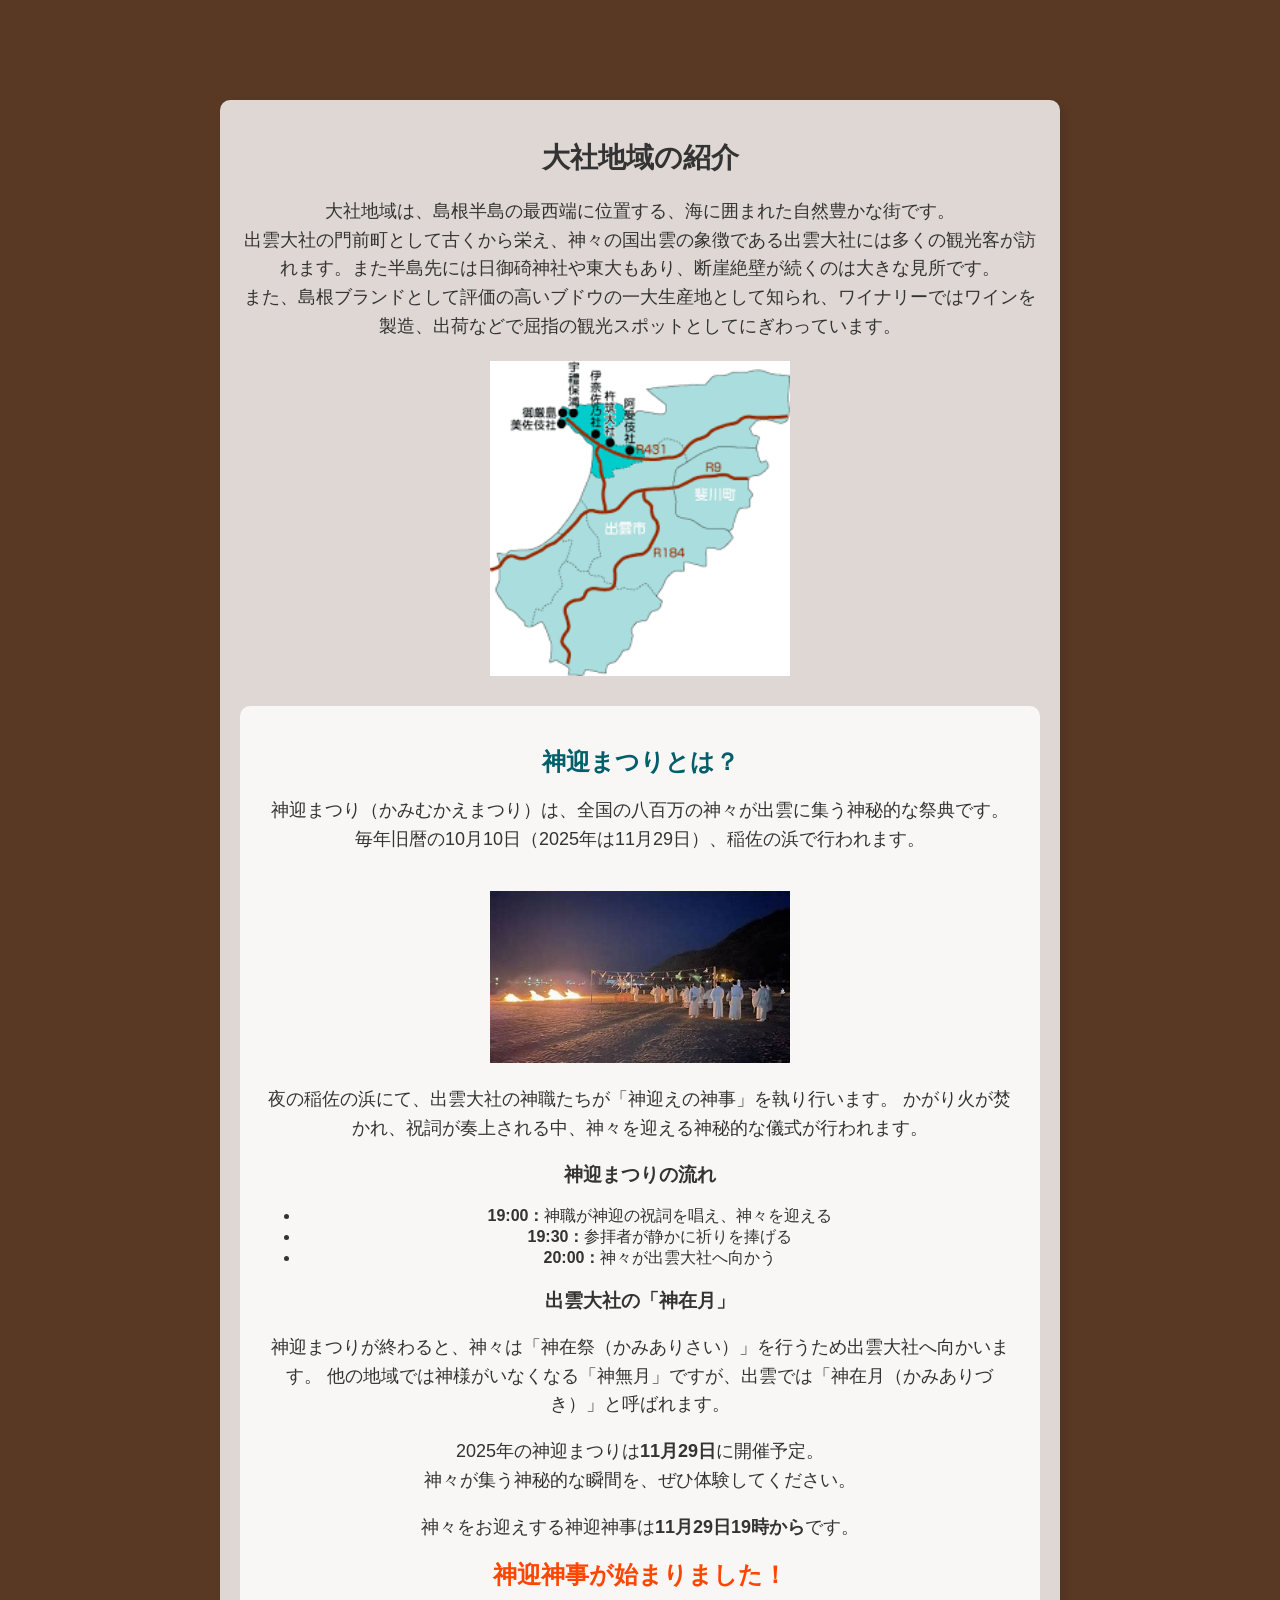
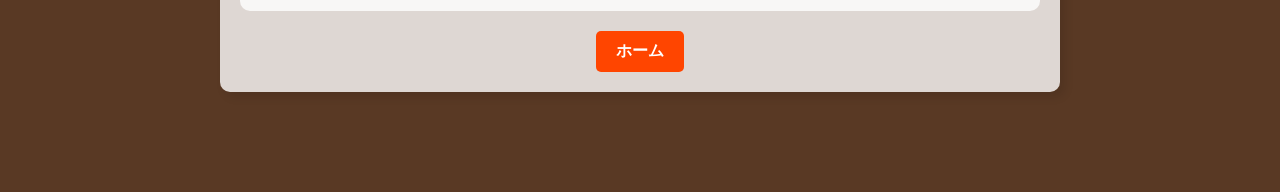
==== taisha.html @ 8abfe525 "Add files via upload" ====
<!DOCTYPE html>
<html lang="ja">
<head>
    <meta charset="UTF-8">
    <meta name="viewport" content="width=device-width, initial-scale=1.0">
    <title>大社地域の紹介</title>
    <style>
        body {
            font-family: 'Arial', sans-serif;
            margin: 0;
            padding: 0;
            background-image: url('brown.jpg'); /* 背景画像 */
            background-size: cover;
            background-position: center;
            color: #333;
            text-align: center;
        }

        .container {
            max-width: 800px;
            margin: 100px auto;
            padding: 20px;
            background-color: rgba(255, 255, 255, 0.8); /* 半透明の背景 */
            border-radius: 10px;
            box-shadow: 5px 5px 10px rgba(0, 0, 0, 0.1);
        }

        h1 {
            font-size: 28px;
            margin-bottom: 20px;
        }

        p {
            font-size: 18px;
            line-height: 1.6;
        }

        .src {
            width: 100%;
            display: flex;
            justify-content: center;
            margin-top: 20px;
            overflow: hidden; 
        }

            .src img {
                width: 80%;
                max-width: 300px;
                opacity: 0; 
                transform: translateX(100%); 
                animation: slideIn 1.5s ease-out forwards;
            }

        @keyframes slideIn {
            from {
                transform: translateX(100%);
                opacity: 0;
            }

            to {
                transform: translateX(0);
                opacity: 1;
            }
        }

        .home-button {
            display: inline-block;
            margin-top: 20px;
            padding: 10px 20px;
            font-size: 16px;
            font-weight: bold;
            color: white;
            background-color: #ff4500;
            border: none;
            border-radius: 5px;
            cursor: pointer;
            transition: background-color 0.3s ease;
            text-decoration: none;
        }

            .home-button:hover {
                background-color: #cc3700;
            }
        .kami-mukae {
            background-color: rgba(255, 255, 255, 0.8);
            padding: 20px;
            margin-top: 30px;
            border-radius: 10px;
        }

            .kami-mukae h2 {
                font-size: 24px;
                color: #005f6a;
                margin-bottom: 10px;
            }

            .kami-mukae p {
                font-size: 18px;
                line-height: 1.6;
            }

            .kami-mukae img {
                width: 80%;
                max-width: 300px;
                margin-top: 20px;
            }

      
        .countdown-text {
            font-size: 24px;
            font-weight: bold;
            color: #ff4500; /
            margin-top: 10px;
        }
    </style>
</head>
<body>

    <div class="container">
        <h1>大社地域の紹介</h1>
        <p>
            大社地域は、島根半島の最西端に位置する、海に囲まれた自然豊かな街です。<br />
            出雲大社の門前町として古くから栄え、神々の国出雲の象徴である出雲大社には多くの観光客が訪れます。また半島先には日御碕神社や東大もあり、断崖絶壁が続くのは大きな見所です。
            <br />また、島根ブランドとして評価の高いブドウの一大生産地として知られ、ワイナリーではワインを製造、出荷などで屈指の観光スポットとしてにぎわっています。
        </p>
        <div class="src">
            <img src="taisya.png" alt="大社地域の画像" />
        </div>

        <!-- 神迎神事 -->
        <section class="kami-mukae">
            <h2>神迎まつりとは？</h2>
            <p>
                神迎まつり（かみむかえまつり）は、全国の八百万の神々が出雲に集う神秘的な祭典です。
                毎年旧暦の10月10日（2025年は11月29日）、稲佐の浜で行われます。
            </p>

            <div class="festival-details">
                <img src="inasanohama.jpg" alt="稲佐の浜の神迎神事">
                <p>
                    夜の稲佐の浜にて、出雲大社の神職たちが「神迎えの神事」を執り行います。
                    かがり火が焚かれ、祝詞が奏上される中、神々を迎える神秘的な儀式が行われます。
                </p>
            </div>

            <h3>神迎まつりの流れ</h3>
            <ul>
                <li><strong>19:00：</strong>神職が神迎の祝詞を唱え、神々を迎える</li>
                <li><strong>19:30：</strong>参拝者が静かに祈りを捧げる</li>
                <li><strong>20:00：</strong>神々が出雲大社へ向かう</li>
            </ul>

            <h3>出雲大社の「神在月」</h3>
            <p>
                神迎まつりが終わると、神々は「神在祭（かみありさい）」を行うため出雲大社へ向かいます。
                他の地域では神様がいなくなる「神無月」ですが、出雲では「神在月（かみありづき）」と呼ばれます。
            </p>

            <p class="highlight">
                2025年の神迎まつりは<strong>11月29日</strong>に開催予定。<br>
                神々が集う神秘的な瞬間を、ぜひ体験してください。
            </p>

            <p>神々をお迎えする神迎神事は<strong>11月29日19時から</strong>です。</p>

            <div class="countdown-text" id="countdown"></div> 
        </section>

        <a href="index.html" class="home-button">ホーム</a>
    </div>

    <script>
       
        const countDownDate = new Date("Nov 29, 2025 19:00:00").getTime();

        const countdownFunction = setInterval(function () {
            const now = new Date().getTime();
            const distance = countDownDate - now;

            const days = Math.floor(distance / (1000 * 60 * 60 * 24));
            const hours = Math.floor((distance % (1000 * 60 * 60 * 24)) / (1000 * 60 * 60));
            const minutes = Math.floor((distance % (1000 * 60 * 60)) / (1000 * 60));
            const seconds = Math.floor((distance % (1000 * 60)) / 1000);

            document.getElementById("countdown").innerHTML = "神迎祭りまで"+days + "日 " + hours + "時間 "
                + minutes + "分 " + seconds + "秒 ";

            if (distance < 0) {
                clearInterval(countdownFunction);
                document.getElementById("countdown").innerHTML = "神迎神事が始まりました！";
            }
        }, 1000);
    </script>

</body>
</html>
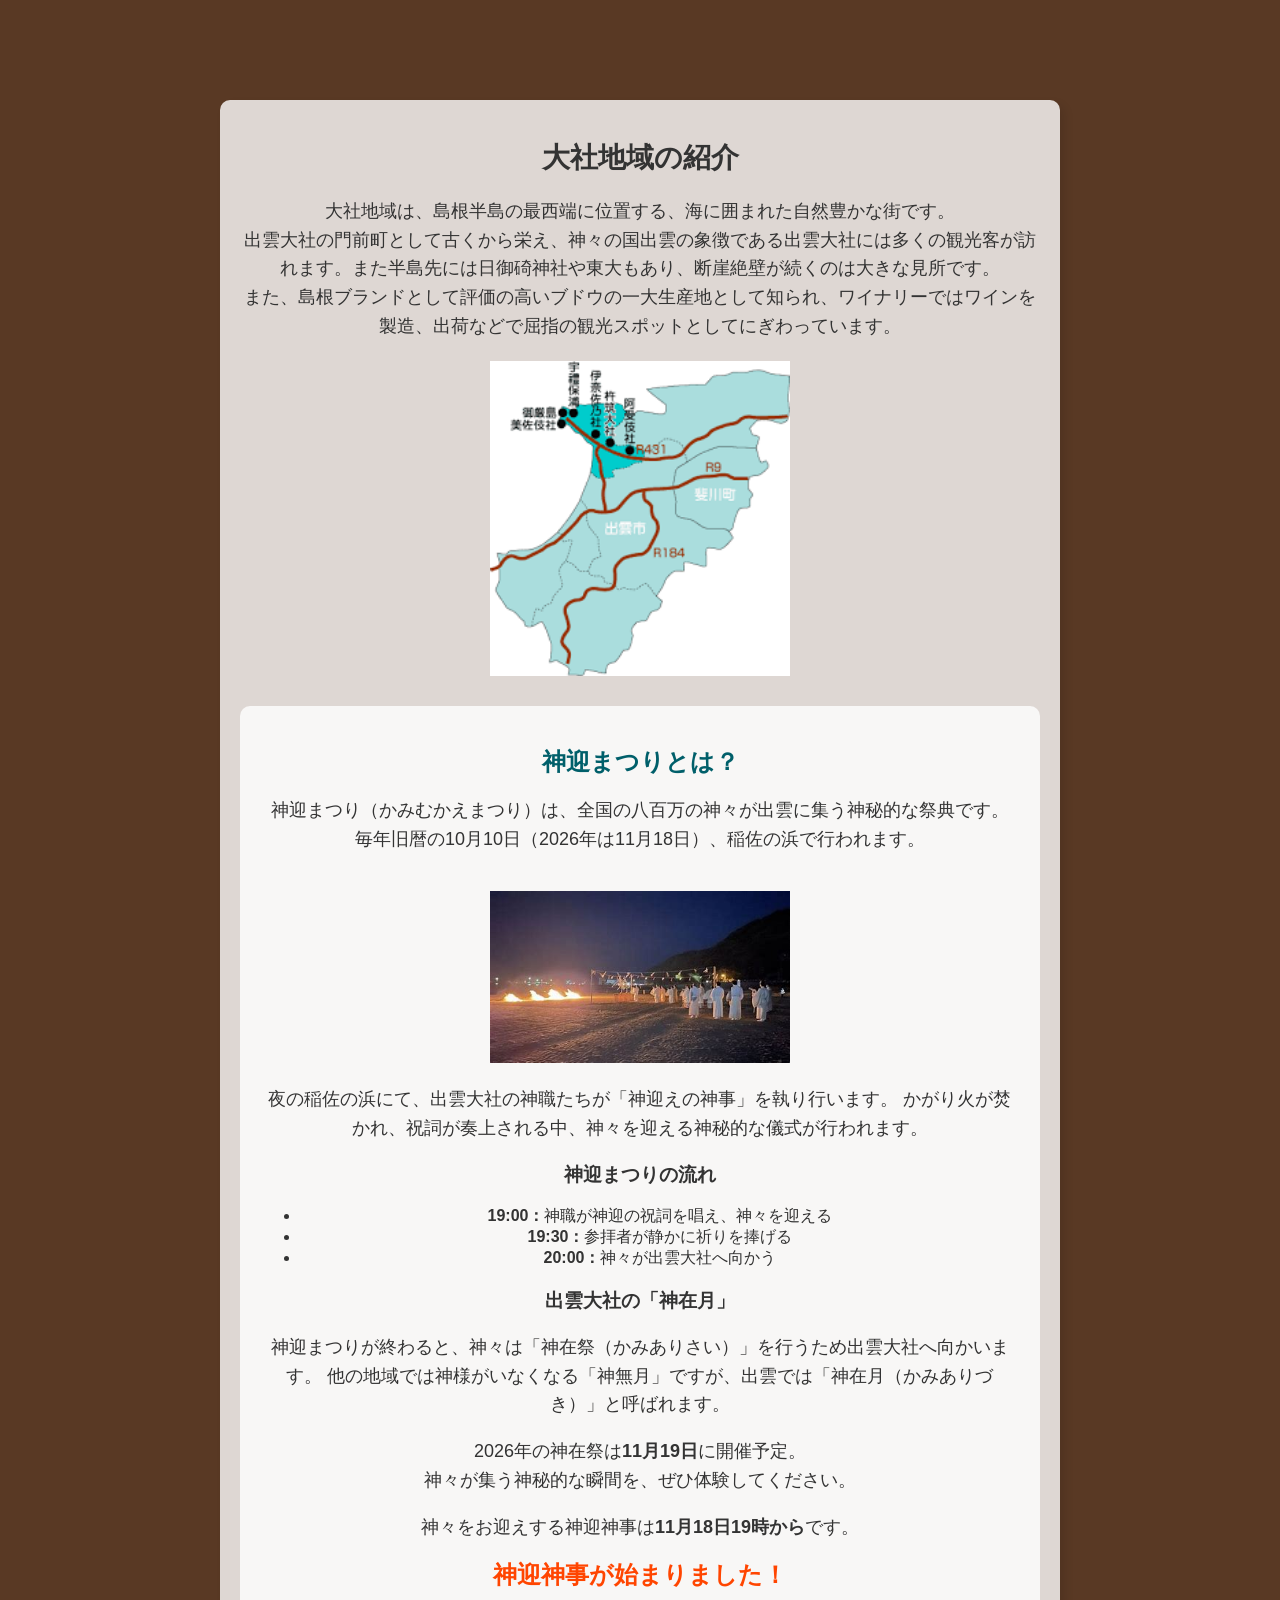
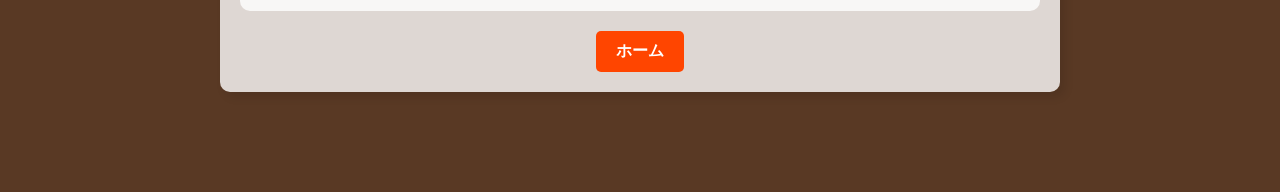
==== commit 2e0d5aa9: "Fix HTML formatting and update event dates" ====
--- a/taisha.html
+++ b/taisha.html
@@ -132,7 +132,7 @@
             <h2>神迎まつりとは？</h2>
             <p>
                 神迎まつり（かみむかえまつり）は、全国の八百万の神々が出雲に集う神秘的な祭典です。
-                毎年旧暦の10月10日（2025年は11月29日）、稲佐の浜で行われます。
+                毎年旧暦の10月10日（2026年は11月18日）、稲佐の浜で行われます。
             </p>
 
             <div class="festival-details">
@@ -157,11 +157,11 @@
             </p>
 
             <p class="highlight">
-                2025年の神迎まつりは<strong>11月29日</strong>に開催予定。<br>
+                2026年の神在祭は<strong>11月19日</strong>に開催予定。<br>
                 神々が集う神秘的な瞬間を、ぜひ体験してください。
             </p>
 
-            <p>神々をお迎えする神迎神事は<strong>11月29日19時から</strong>です。</p>
+            <p>神々をお迎えする神迎神事は<strong>11月18日19時から</strong>です。</p>
 
             <div class="countdown-text" id="countdown"></div> 
         </section>
@@ -171,7 +171,7 @@
 
     <script>
        
-        const countDownDate = new Date("Nov 29, 2025 19:00:00").getTime();
+        const countDownDate = new Date("Nov 18, 2026 19:00:00").getTime();
 
         const countdownFunction = setInterval(function () {
             const now = new Date().getTime();
@@ -194,3 +194,5 @@
 
 </body>
 </html>
+
+
